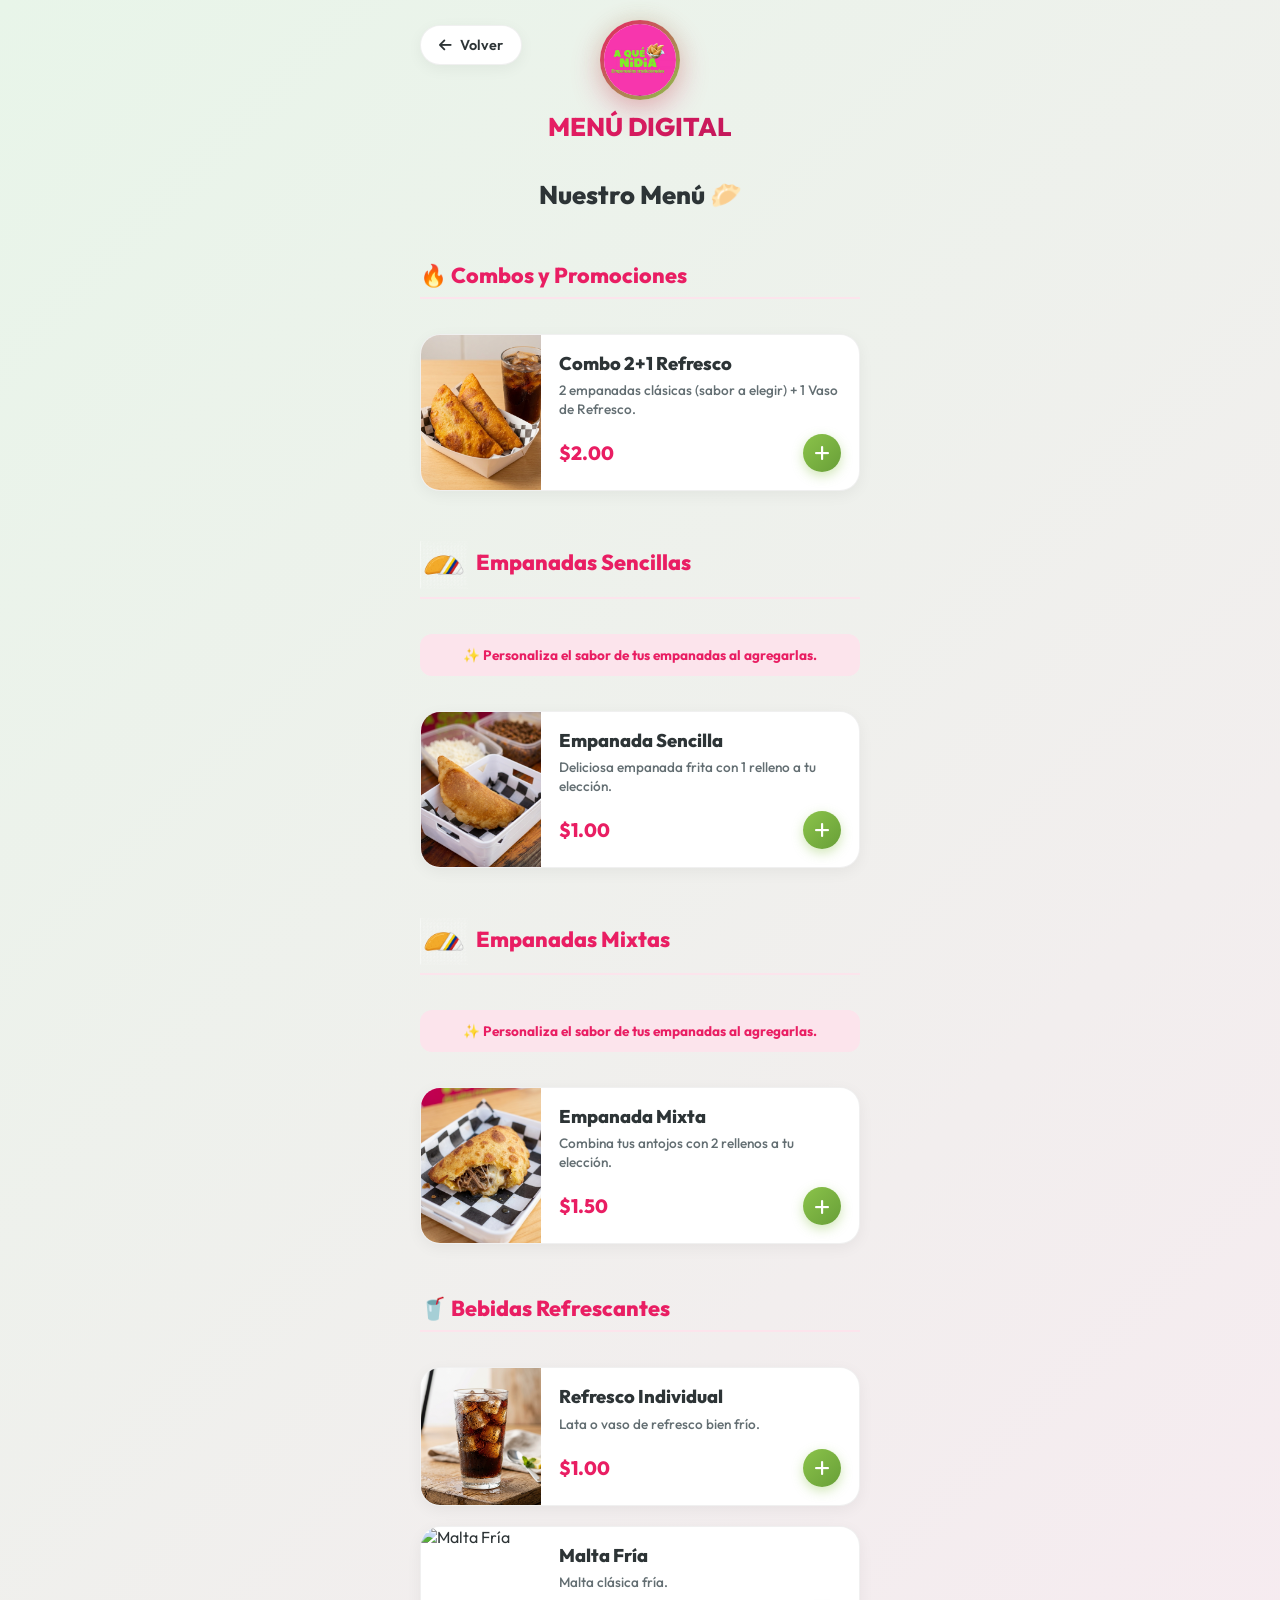
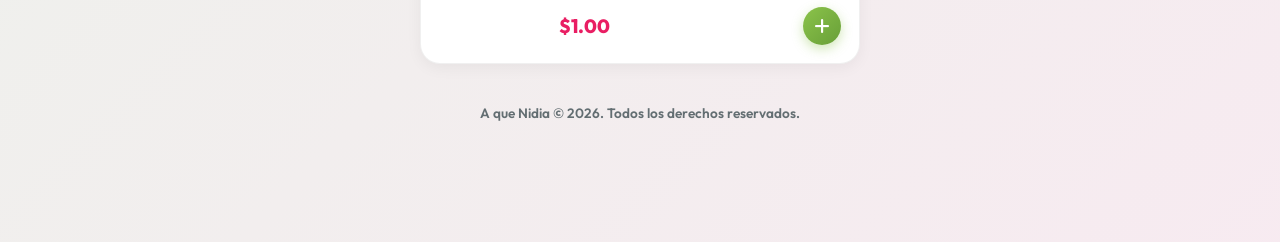
==== menu.html @ 93d29e6e "Initial commit: A que Nidia redesign" ====
<!DOCTYPE html>
<html lang="es">
<head>
    <meta charset="UTF-8">
    <meta name="viewport" content="width=device-width, initial-scale=1.0, maximum-scale=1.0, user-scalable=no">
    <link rel="icon" type="image/jpeg" href="Logo.jpg">
    <link rel="apple-touch-icon" href="Logo.jpg">
    <title>Menú | A que Nidia</title>
    <!-- Fonts -->
    <link rel="preconnect" href="https://fonts.googleapis.com">
    <link rel="preconnect" href="https://fonts.gstatic.com" crossorigin>
    <link href="https://fonts.googleapis.com/css2?family=Outfit:wght@400;500;600;700;800;900&family=Inter:wght@400;500;600&display=swap" rel="stylesheet">
    <!-- Icons -->
    <link rel="stylesheet" href="https://cdnjs.cloudflare.com/ajax/libs/font-awesome/6.4.0/css/all.min.css">
    <!-- Styles -->
    <link rel="stylesheet" href="css/styles.css">
</head>
<body>
    <!-- Main App Container -->
    <main class="app-container">
        <!-- Header -->
        <header class="header mini-header">
            <a href="index.html" class="back-link"><i class="fa-solid fa-arrow-left"></i> Volver</a>
            <div class="logo-wrapper mini-logo">
                <img src="Logo.jpg" alt="A que Nidia Logo" class="logo" onerror="this.src='https://ui-avatars.com/api/?name=AQN&background=e81b6c&color=fff&size=150&rounded=true&font-size=0.4'">
            </div>
            <h1 class="brand-name" style="font-size: 1.6rem; letter-spacing: 0;">MENÚ DIGITAL</h1>
        </header>

        <!-- Menu Section -->
        <section class="menu-section">
            <h2 class="section-title">Nuestro Menú 🥟</h2>
            
            <div class="products-grid" id="products-grid">
                <!-- Products will be injected here via JS -->
            </div>
            
            <div class="category-note" id="category-note" style="display:none;">
                🥟 <strong>Personaliza el sabor de tus empanadas al agregarlas.</strong>
            </div>
        </section>
        
        <footer style="margin-top: 40px; margin-bottom: 20px; text-align: center; font-size: 0.85rem; font-weight: 600; color: var(--text-muted);">
            <p>A que Nidia &copy; 2026. Todos los derechos reservados.</p>
        </footer>
    </main>

    <!-- Floating Cart Button -->
    <button class="floating-cart" id="floating-cart">
        <div class="cart-icon-wrapper">
            <i class="fa-solid fa-cart-shopping"></i>
            <span class="cart-badge" id="cart-badge">0</span>
        </div>
        <span class="cart-total-preview" id="cart-total-preview">$0.00</span>
    </button>

    <!-- Customizer Modal -->
    <div class="customizer-overlay" id="customizer-overlay">
        <div class="customizer-modal">
            <div class="customizer-header">
                <h3 id="customizer-title">Elige el Sabor</h3>
                <button class="close-customizer" id="close-customizer"><i class="fa-solid fa-xmark"></i></button>
            </div>
            <div class="customizer-body">
                <p style="font-size: 0.95rem; font-weight: 600; color: var(--text-muted); margin-bottom: 15px;" id="customizer-subtitle">Selecciona los sabores para tu empanada.</p>
                <div class="flavors-list" id="flavors-list">
                    <!-- Options injected via JS -->
                </div>
            </div>
            <div class="customizer-footer">
                <button class="btn-confirm" id="btn-confirm-flavor" disabled>Añadir al Carrito</button>
            </div>
        </div>
    </div>

    <!-- Cart Modal -->
    <div class="cart-overlay" id="cart-overlay">
        <div class="cart-modal">
            <div class="cart-header">
                <h2>Tu Pedido 🛒</h2>
                <button class="close-cart" id="close-cart"><i class="fa-solid fa-xmark"></i></button>
            </div>
            
            <div class="cart-body">
                <div class="cart-items" id="cart-items">
                    <!-- Cart items injected here -->
                </div>

                <div class="cart-empty-msg" id="cart-empty-msg">
                    <div class="empty-icon">🥟</div>
                    <p>¡Tu carrito está triste y vacío!</p>
                    <span style="font-size: 0.9rem;">Agrega algo delicioso para continuar.</span>
                </div>

                <!-- Checkout form is inside the scrollable body -->
                <div class="checkout-section" id="checkout-section" style="display: none;">
                    <div class="checkout-divider">
                        <span>Datos del Pedido</span>
                    </div>

                    <div class="checkout-form">
                        <div class="delivery-toggle">
                            <input type="radio" id="type-delivery" name="delivery_type" value="delivery" checked>
                            <label for="type-delivery" class="toggle-btn"><i class="fa-solid fa-motorcycle"></i> Delivery</label>
                            
                            <input type="radio" id="type-pickup" name="delivery_type" value="pickup">
                            <label for="type-pickup" class="toggle-btn"><i class="fa-solid fa-person-walking"></i> Pick-Up</label>
                        </div>

                        <div class="input-group">
                            <div class="input-icon"><i class="fa-solid fa-user"></i></div>
                            <input type="text" id="customer_name" placeholder="Tu Nombre y Apellido">
                        </div>

                        <div class="input-group" id="address_group">
                            <div class="input-icon"><i class="fa-solid fa-map-pin"></i></div>
                            <textarea id="customer_address" placeholder="Dirección exacta de entrega (Punto de referencia)" rows="2"></textarea>
                        </div>
                        
                        <div class="input-group">
                            <div class="input-icon"><i class="fa-solid fa-wallet"></i></div>
                            <select id="payment_method">
                                <option value="">¿Cómo vas a pagar?</option>
                                <option value="Pago Móvil">Pago Móvil</option>
                                <option value="Efectivo (Divisas)">Efectivo (Divisas exactas)</option>
                                <option value="Efectivo (Bolívares)">Efectivo (Bolívares)</option>
                                <option value="Zelle">Zelle</option>
                            </select>
                        </div>
                    </div>
                </div>
            </div>

            <!-- Fixed footer: only total + WhatsApp button -->
            <div class="cart-footer" id="cart-summary" style="display: none;">
                <div class="total-row">
                    <span>Total a Pagar:</span>
                    <span class="total-amount" id="cart-total">$0.00</span>
                </div>
                <button class="btn-primary" id="btn-checkout">
                    <i class="fa-brands fa-whatsapp"></i>
                    <span>Pedir por WhatsApp</span>
                </button>
            </div>
        </div>
    </div>

    <!-- Toast Notification -->
    <div id="toast" class="toast">¡Agregado al carrito!</div>

    <!-- Scripts -->
    <script src="js/data.js"></script>
    <script src="js/app.js"></script>
</body>
</html>
---- css/styles.css ----
@import url('https://fonts.googleapis.com/css2?family=Outfit:wght@400;500;600;700;800;900&family=Inter:wght@400;500;600&display=swap');

:root {
    /* Brand Colors - Premium A que Nidia */
    --primary: #E91E63; /* Elegant Fuchsia */
    --primary-light: #FCE4EC;
    --primary-gradient: linear-gradient(135deg, #E91E63 0%, #C2185B 100%);
    --secondary: #8BC34A; /* Fresh Green */
    --secondary-light: #F1F8E9;
    --secondary-gradient: linear-gradient(135deg, #8BC34A 0%, #689F38 100%);
    
    /* Layout Colors */
    --bg-color: #F8F9FA; /* Off-white / light gray */
    --card-bg: #FFFFFF;
    
    /* Text Colors */
    --text-main: #2d3436;
    --text-muted: #636e72;
    --border-color: rgba(0, 0, 0, 0.06); 
    
    /* Shadows */
    --shadow-sm: 0 4px 15px rgba(0, 0, 0, 0.05);
    --shadow-md: 0 10px 30px rgba(0, 0, 0, 0.08);
    --shadow-lg: 0 20px 40px rgba(233, 30, 99, 0.15);
    
    /* Radius */
    --radius-pill: 50px;
    --radius-card: 20px;
    --radius-sm: 12px;
}

* {
    margin: 0;
    padding: 0;
    box-sizing: border-box;
}

body {
    font-family: 'Outfit', sans-serif;
    color: var(--text-main);
    background: linear-gradient(-45deg, #fdf2f8, #f0fdf4, #fce7f3, #e8f5e9);
    background-size: 400% 400%;
    animation: gradientBG 15s ease infinite;
    -webkit-font-smoothing: antialiased;
    min-height: 100vh;
}

@keyframes gradientBG {
    0% { background-position: 0% 50%; }
    50% { background-position: 100% 50%; }
    100% { background-position: 0% 50%; }
}

/* Floating Particles Background */
.particles {
    position: fixed;
    top: 0; left: 0; width: 100%; height: 100%;
    pointer-events: none;
    z-index: 0;
    overflow: hidden;
}

.particle {
    position: absolute;
    width: 20px; height: 20px;
    background: rgba(233, 30, 99, 0.15); /* Soft fuchsia */
    border-radius: 50%;
    animation: floatParticle 10s infinite linear;
    bottom: -50px;
}
.particle:nth-child(even) { background: rgba(139, 195, 74, 0.15); /* Soft green */ }
.particle:nth-child(1) { left: 10%; animation-duration: 12s; width: 30px; height: 30px; }
.particle:nth-child(2) { left: 25%; animation-duration: 15s; width: 15px; height: 15px; animation-delay: 2s; }
.particle:nth-child(3) { left: 50%; animation-duration: 11s; width: 25px; height: 25px; animation-delay: 4s; }
.particle:nth-child(4) { left: 75%; animation-duration: 14s; width: 18px; height: 18px; animation-delay: 1s; }
.particle:nth-child(5) { left: 90%; animation-duration: 10s; width: 22px; height: 22px; animation-delay: 3s; }
.particle:nth-child(6) { left: 40%; animation-duration: 13s; width: 28px; height: 28px; animation-delay: 5s; }

@keyframes floatParticle {
    0% { transform: translateY(0) rotate(0deg) scale(1); opacity: 0; }
    20% { opacity: 1; }
    80% { opacity: 1; }
    100% { transform: translateY(-100vh) rotate(360deg) scale(1.5); opacity: 0; }
}

/* Base Container */
.app-container {
    max-width: 480px;
    margin: 0 auto;
    padding: 0 20px 100px;
    position: relative;
    z-index: 1;
    display: flex;
    flex-direction: column;
}

/* ================= HEADER ================= */
.header {
    text-align: center;
    padding: 30px 0 25px;
    display: flex;
    flex-direction: column;
    align-items: center;
}

.header.mini-header {
    padding: 20px 0;
    position: relative;
    margin-bottom: 10px;
}

.back-link {
    position: absolute;
    left: 0;
    top: 25px;
    background: var(--card-bg);
    padding: 10px 18px;
    border-radius: var(--radius-pill);
    border: 1px solid var(--border-color);
    text-decoration: none;
    color: var(--text-main);
    font-weight: 600;
    font-size: 0.9rem;
    box-shadow: var(--shadow-sm);
    display: flex;
    align-items: center;
    gap: 8px;
    transition: all 0.3s ease;
}

.back-link:active {
    transform: scale(0.96);
}

.logo-wrapper {
    position: relative;
    width: 150px;
    height: 150px;
    margin-bottom: 15px;
    display: flex;
    justify-content: center;
    align-items: center;
}

.logo-wrapper.mini-logo {
    width: 80px;
    height: 80px;
    margin-bottom: 10px;
}

.logo {
    width: 100%;
    height: 100%;
    object-fit: cover;
    border-radius: 50%;
    border: 4px solid transparent; /* Replaced by background-image */
    background: linear-gradient(white, white) padding-box,
                linear-gradient(135deg, var(--primary), var(--secondary)) border-box; /* Colorful ring */
    box-shadow: 0 10px 30px rgba(233, 30, 99, 0.3), 0 0 20px rgba(139, 195, 74, 0.2);
    position: relative;
    z-index: 2;
    animation: floatLogo 4s ease-in-out infinite;
}

@keyframes floatLogo {
    0% { transform: translateY(0px) rotate(0deg); box-shadow: 0 10px 30px rgba(233, 30, 99, 0.3), 0 0 20px rgba(139, 195, 74, 0.2); }
    50% { transform: translateY(-8px) rotate(2deg); box-shadow: 0 15px 35px rgba(233, 30, 99, 0.5), 0 0 30px rgba(139, 195, 74, 0.5); }
    100% { transform: translateY(0px) rotate(0deg); box-shadow: 0 10px 30px rgba(233, 30, 99, 0.3), 0 0 20px rgba(139, 195, 74, 0.2); }
}

.brand-name {
    font-size: 2.2rem;
    font-weight: 800;
    letter-spacing: -0.5px;
    color: var(--text-main);
    margin-bottom: 5px;
    text-transform: uppercase;
    background: var(--primary-gradient);
    -webkit-background-clip: text;
    -webkit-text-fill-color: transparent;
}

/* ================= INDEX SECTION ================= */
.brand-slogan {
    font-size: 1.05rem;
    font-weight: 600;
    color: var(--text-muted);
    margin-bottom: 10px;
}

.brand-desc-container {
    background: rgba(255, 255, 255, 0.65);
    backdrop-filter: blur(8px);
    -webkit-backdrop-filter: blur(8px);
    border: 1px solid rgba(255, 255, 255, 0.6);
    border-radius: var(--radius-sm);
    padding: 12px 15px;
    margin: 10px auto 25px auto;
    width: 90%;
    box-shadow: var(--shadow-sm);
}

.brand-desc {
    font-size: 0.95rem;
    font-weight: 500;
    color: var(--text-main);
    line-height: 1.3;
}

.highlight-desc {
    color: var(--primary);
    font-weight: 700;
    margin-top: 5px;
}

.quick-links {
    display: flex;
    flex-direction: column;
    gap: 15px;
    margin-bottom: 30px;
}

.link-card {
    display: flex;
    align-items: center;
    background: rgba(255, 255, 255, 0.65);
    backdrop-filter: blur(12px);
    -webkit-backdrop-filter: blur(12px);
    padding: 16px 20px;
    border-radius: var(--radius-sm);
    text-decoration: none;
    color: var(--text-main);
    border: 1px solid rgba(255, 255, 255, 0.8);
    box-shadow: 0 8px 32px 0 rgba(31, 38, 135, 0.05);
    transition: all 0.3s cubic-bezier(0.25, 0.8, 0.25, 1);
    position: relative;
    overflow: hidden;
}

.link-card::before {
    content: '';
    position: absolute;
    top: 0; left: -100%;
    width: 100%; height: 100%;
    background: linear-gradient(90deg, transparent, rgba(255,255,255,0.4), transparent);
    transition: left 0.5s ease;
    z-index: 0;
}

.link-card:hover {
    transform: translateY(-5px) scale(1.02);
    box-shadow: 0 12px 40px rgba(233, 30, 99, 0.15), 0 0 15px rgba(139, 195, 74, 0.1);
    border-color: var(--primary-light);
    background: rgba(255, 255, 255, 0.8);
}

.link-card:hover::before {
    left: 100%;
}

.link-card:active {
    transform: scale(0.98);
}

.link-card.highlight {
    background: var(--primary-gradient);
    color: white;
    border: none;
    box-shadow: var(--shadow-lg);
}

.link-card.highlight .link-sub,
.link-card.highlight .link-icon {
    color: rgba(255, 255, 255, 0.9);
}

.bg-image-link {
    background-image: url('../img/empanadas_real1.jpg') !important;
    background-size: cover !important;
    background-position: center !important;
    position: relative;
    overflow: hidden;
    min-height: 110px;
    border: none;
}

.link-overlay {
    position: absolute;
    inset: 0;
    background: rgba(0, 0, 0, 0.55);
    z-index: 1;
}

.bg-image-link .link-content,
.bg-image-link .link-icon {
    position: relative;
    z-index: 2;
}

.text-shadow {
    text-shadow: 0 2px 4px rgba(0, 0, 0, 0.6);
}

.link-content {
    display: flex;
    flex-direction: column;
    flex-grow: 1;
}

.link-title {
    font-weight: 700;
    font-size: 1.05rem;
    margin-bottom: 4px;
}

.link-sub {
    font-size: 0.85rem;
    font-weight: 500;
    color: var(--text-muted);
}

.link-icon {
    font-size: 1.2rem;
    color: var(--primary);
    margin-left: 15px;
}

/* ================= MENU SECTION ================= */
.section-title {
    font-size: 1.6rem;
    font-weight: 800;
    margin-bottom: 20px;
    text-align: center;
    color: var(--text-main);
}

.category-header {
    font-size: 1.35rem;
    font-weight: 800;
    color: var(--primary);
    margin: 30px 0 15px;
    padding-bottom: 8px;
    border-bottom: 2px solid var(--primary-light);
    width: 100%;
}

.category-note-inline {
    background: var(--primary-light);
    color: var(--primary);
    padding: 12px;
    border-radius: var(--radius-sm);
    font-size: 0.85rem;
    font-weight: 600;
    margin-bottom: 15px;
    text-align: center;
}

/* Animations */
@keyframes fadeIn {
    from { opacity: 0; transform: translateY(15px); }
    to { opacity: 1; transform: translateY(0); }
}

.fade-in {
    opacity: 0;
    animation: fadeIn 0.6s cubic-bezier(0.165, 0.84, 0.44, 1) forwards;
}

@keyframes pulse {
    0% { box-shadow: 0 0 0 0 rgba(139, 195, 74, 0.4); }
    70% { box-shadow: 0 0 0 10px rgba(139, 195, 74, 0); }
    100% { box-shadow: 0 0 0 0 rgba(139, 195, 74, 0); }
}

.pulse-btn {
    animation: pulse 2s infinite;
}

/* Products Grid */
.products-grid {
    display: flex;
    flex-direction: column;
    gap: 20px;
}

.product-card {
    background: var(--card-bg);
    border-radius: var(--radius-card);
    border: 1px solid var(--border-color);
    overflow: hidden;
    display: flex;
    flex-direction: row;
    box-shadow: var(--shadow-sm);
    transition: all 0.3s ease;
    width: 100%;
}

.product-card:active {
    transform: scale(0.98);
}

.product-image-container {
    width: 120px;
    min-height: 100%;
    flex-shrink: 0;
    position: relative;
    overflow: hidden;
}

.product-image {
    width: 100%;
    height: 100%;
    object-fit: cover;
    position: absolute;
    top: 0;
    left: 0;
}

.product-info {
    padding: 18px;
    display: flex;
    flex-direction: column;
    flex-grow: 1;
}

.product-title {
    font-weight: 800;
    font-size: 1.15rem;
    margin-bottom: 6px;
    line-height: 1.2;
    color: var(--text-main);
}

.product-desc {
    font-size: 0.85rem;
    font-weight: 500;
    color: var(--text-muted);
    margin-bottom: 15px;
    line-height: 1.4;
}

.product-bottom {
    display: flex;
    justify-content: space-between;
    align-items: center;
    margin-top: auto;
}

.product-price {
    font-weight: 800;
    color: var(--primary);
    font-size: 1.2rem;
}

.add-btn {
    width: 38px;
    height: 38px;
    border-radius: 50%;
    border: none;
    background: var(--secondary-gradient);
    color: white;
    font-size: 1.1rem;
    font-weight: 900;
    cursor: pointer;
    box-shadow: 0 4px 12px rgba(139, 195, 74, 0.4);
    transition: all 0.2s ease;
    display: flex;
    align-items: center;
    justify-content: center;
}

.add-btn:active {
    transform: scale(0.9);
}

.category-note {
    text-align: center;
    margin-top: 15px;
    padding: 12px;
    background: var(--primary-light);
    border-radius: var(--radius-sm);
    color: var(--primary);
    font-weight: 600;
    font-size: 0.85rem;
}

/* ================= MODALS & CART ================= */
.customizer-overlay, .cart-overlay {
    position: fixed;
    inset: 0;
    background: rgba(0, 0, 0, 0.4);
    backdrop-filter: blur(8px);
    z-index: 300;
    display: flex;
    justify-content: center;
    align-items: flex-end; 
    opacity: 0;
    pointer-events: none;
    transition: opacity 0.3s ease;
}

.customizer-overlay.active, .cart-overlay.active {
    opacity: 1;
    pointer-events: all;
}

.customizer-modal, .cart-modal {
    background: var(--bg-color);
    width: 100%;
    max-width: 500px;
    border-radius: 24px 24px 0 0;
    padding: 0; /* Removing padding from modal wrapper to use header/body/footer padding */
    transform: translateY(100%);
    transition: transform 0.4s cubic-bezier(0.165, 0.84, 0.44, 1);
    box-shadow: 0 -10px 40px rgba(0,0,0,0.1);
    display: flex;
    flex-direction: column;
    max-height: 85vh; /* Fixed height max */
}

.customizer-overlay.active .customizer-modal, 
.cart-overlay.active .cart-modal {
    transform: translateY(0);
}

.customizer-header, .cart-header {
    display: flex;
    justify-content: space-between;
    align-items: center;
    padding: 20px 25px;
    border-bottom: 1px solid var(--border-color);
    background: var(--card-bg);
    border-radius: 24px 24px 0 0;
    flex-shrink: 0;
}

.customizer-header h3, .cart-header h2 {
    color: var(--text-main);
    font-weight: 800;
    font-size: 1.3rem;
    margin: 0;
}

.close-cart, .close-customizer {
    background: var(--bg-color);
    border: none;
    width: 36px;
    height: 36px;
    border-radius: 50%;
    font-size: 1.1rem;
    color: var(--text-muted);
    cursor: pointer;
    transition: all 0.2s ease;
    display: flex;
    justify-content: center;
    align-items: center;
}

.close-cart:active, .close-customizer:active {
    background: #e2e8f0;
}

/* Modal Body */
.customizer-body, .cart-body {
    padding: 20px 25px;
    overflow-y: auto;
    flex-grow: 1;
    background: var(--bg-color);
}

/* Sabores List */
.flavors-list {
    display: flex;
    flex-direction: column;
    gap: 10px;
    padding-bottom: 20px;
}

.flavor-option {
    display: flex;
    align-items: center;
    padding: 16px;
    background: var(--card-bg);
    border: 1px solid var(--border-color);
    border-radius: var(--radius-sm);
    cursor: pointer;
    font-weight: 600;
    font-size: 0.95rem;
    transition: all 0.2s ease;
    box-shadow: var(--shadow-sm);
}

.flavor-option:active {
    transform: scale(0.98);
}

.flavor-option input {
    margin-right: 15px;
    width: 20px;
    height: 20px;
    accent-color: var(--primary);
}

/* Modal Footers */
.customizer-footer, .cart-footer {
    padding: 20px 25px;
    background: var(--card-bg);
    border-top: 1px solid var(--border-color);
    flex-shrink: 0;
    padding-bottom: max(20px, env(safe-area-inset-bottom));
}

.btn-confirm, .btn-primary {
    background: var(--primary-gradient);
    color: white;
    border: none;
    padding: 16px;
    border-radius: var(--radius-pill);
    font-weight: 700;
    font-size: 1.1rem;
    cursor: pointer;
    box-shadow: var(--shadow-lg);
    transition: all 0.3s ease;
    display: flex;
    justify-content: center;
    align-items: center;
    gap: 10px;
    width: 100%;
}

.btn-confirm:disabled {
    background: #cbd5e1;
    box-shadow: none;
    cursor: not-allowed;
}

.btn-confirm:not(:disabled):active, .btn-primary:active {
    transform: scale(0.96);
}

/* Cart Items */
.cart-items {
    display: flex;
    flex-direction: column;
    gap: 15px;
}

.cart-item {
    background: var(--card-bg);
    border-radius: var(--radius-sm);
    border: 1px solid var(--border-color);
    padding: 12px;
    display: flex;
    align-items: center;
    box-shadow: var(--shadow-sm);
}

.cart-item-image-wrap {
    display: flex;
    align-items: center;
    justify-content: center;
    width: 60px;
    height: 60px;
    border-radius: 8px;
    margin-right: 15px;
    overflow: hidden;
    flex-shrink: 0;
}

.cart-item-image {
    width: 100%;
    height: 100%;
    object-fit: cover;
}

.cart-item-info {
    flex-grow: 1;
}

.cart-item-title {
    font-weight: 700;
    font-size: 1rem;
    margin-bottom: 4px;
    color: var(--text-main);
}

.cart-item-notes {
    font-size: 0.8rem;
    font-weight: 500;
    color: var(--primary);
    margin-bottom: 6px;
    line-height: 1.2;
}

.cart-item-price {
    font-weight: 800;
    color: var(--text-main);
    font-size: 1.05rem;
}

.cart-item-actions {
    display: flex;
    align-items: center;
    background: var(--bg-color);
    border: 1px solid var(--border-color);
    border-radius: var(--radius-pill);
    overflow: hidden;
}

.qty-btn {
    border: none;
    background: transparent;
    padding: 8px 12px;
    cursor: pointer;
    font-size: 1rem;
    color: var(--text-main);
}

.qty-btn.trash {
    color: #e74c3c;
}

.qty-btn:active {
    background: rgba(0,0,0,0.05);
}

.qty-val {
    font-weight: 700;
    font-size: 0.9rem;
    min-width: 20px;
    text-align: center;
}

.cart-empty-msg {
    text-align: center;
    padding: 40px 20px;
    font-weight: 600;
    color: var(--text-muted);
}

.empty-icon {
    font-size: 3.5rem;
    margin-bottom: 15px;
    opacity: 0.5;
}

/* Cart Footer Details */
.total-row {
    display: flex;
    justify-content: space-between;
    align-items: center;
    font-size: 1.1rem;
    font-weight: 700;
    margin-bottom: 15px;
    color: var(--text-main);
}

.total-amount {
    font-size: 1.4rem;
    color: var(--primary);
    font-weight: 900;
}

.checkout-section {
    margin-top: 25px;
    padding-top: 5px;
}

.checkout-divider {
    display: flex;
    align-items: center;
    text-align: center;
    margin-bottom: 20px;
}

.checkout-divider::before,
.checkout-divider::after {
    content: '';
    flex: 1;
    border-bottom: 1px dashed var(--border-color);
}

.checkout-divider span {
    padding: 0 15px;
    font-weight: 800;
    color: var(--text-main);
    font-size: 1.1rem;
    text-transform: uppercase;
}

.checkout-form {
    display: flex;
    flex-direction: column;
    gap: 12px;
}

.delivery-toggle {
    display: flex;
    background: var(--bg-color);
    border-radius: var(--radius-pill);
    padding: 4px;
    margin-bottom: 5px;
}

.delivery-toggle input[type="radio"] { display: none; }

.toggle-btn {
    flex: 1;
    text-align: center;
    padding: 10px;
    border-radius: var(--radius-pill);
    cursor: pointer;
    font-weight: 600;
    font-size: 0.9rem;
    color: var(--text-muted);
    transition: all 0.3s ease;
}

.delivery-toggle input[type="radio"]:checked + .toggle-btn {
    background: var(--card-bg);
    color: var(--primary);
    box-shadow: var(--shadow-sm);
}

.input-group {
    display: flex;
    align-items: center;
    background: var(--card-bg);
    border: 1px solid var(--border-color);
    border-radius: var(--radius-sm);
    padding: 12px 16px;
    transition: all 0.3s ease;
}

.input-group:focus-within {
    border-color: var(--primary);
    box-shadow: 0 0 0 3px var(--primary-light);
}

.input-icon {
    color: var(--text-muted);
    margin-right: 12px;
    font-size: 1rem;
}

.input-group input, .input-group textarea, .input-group select {
    border: none;
    background: transparent;
    outline: none;
    width: 100%;
    font-family: 'Outfit', sans-serif;
    font-weight: 500;
    font-size: 0.95rem;
    color: var(--text-main);
}

.btn-primary {
    background: linear-gradient(135deg, #25D366 0%, #128C7E 100%);
    box-shadow: 0 10px 20px rgba(37, 211, 102, 0.3);
    margin-top: 5px;
}

/* Floating Cart */
.floating-cart {
    position: fixed;
    bottom: 30px;
    right: 20px;
    background: var(--primary-gradient);
    color: white;
    border: none;
    border-radius: var(--radius-pill);
    padding: 14px 24px;
    display: flex;
    align-items: center;
    gap: 15px;
    box-shadow: var(--shadow-lg);
    cursor: pointer;
    z-index: 100;
    font-weight: 700;
    font-size: 1.1rem;
    transition: transform 0.4s cubic-bezier(0.175, 0.885, 0.32, 1.275);
    transform: translateY(120px);
    opacity: 0;
}

.floating-cart.visible {
    transform: translateY(0);
    opacity: 1;
}

.floating-cart:active {
    transform: scale(0.95);
}

.cart-icon-wrapper {
    position: relative;
}

.cart-badge {
    position: absolute;
    top: -8px;
    right: -10px;
    background: white;
    color: var(--primary);
    font-size: 0.75rem;
    width: 22px;
    height: 22px;
    display: flex;
    align-items: center;
    justify-content: center;
    border-radius: 50%;
    font-weight: 800;
    box-shadow: 0 2px 5px rgba(0,0,0,0.2);
}

/* Toast */
.toast {
    position: fixed;
    top: 20px;
    left: 50%;
    transform: translateX(-50%) translateY(-100px);
    background: var(--card-bg);
    color: var(--text-main);
    padding: 14px 28px;
    border-radius: var(--radius-pill);
    font-weight: 600;
    font-size: 0.95rem;
    z-index: 1000;
    opacity: 0;
    transition: all 0.4s cubic-bezier(0.175, 0.885, 0.32, 1.275);
    box-shadow: var(--shadow-lg);
    display: flex;
    align-items: center;
    gap: 10px;
}

.toast::before {
    content: '✅';
}

.toast.show {
    transform: translateX(-50%) translateY(0);
    opacity: 1;
}

.empanada-icon {
    width: 2.2em;
    height: 2.2em;
    vertical-align: middle;
    margin-right: 4px;
    object-fit: contain;
    display: inline-block;
}
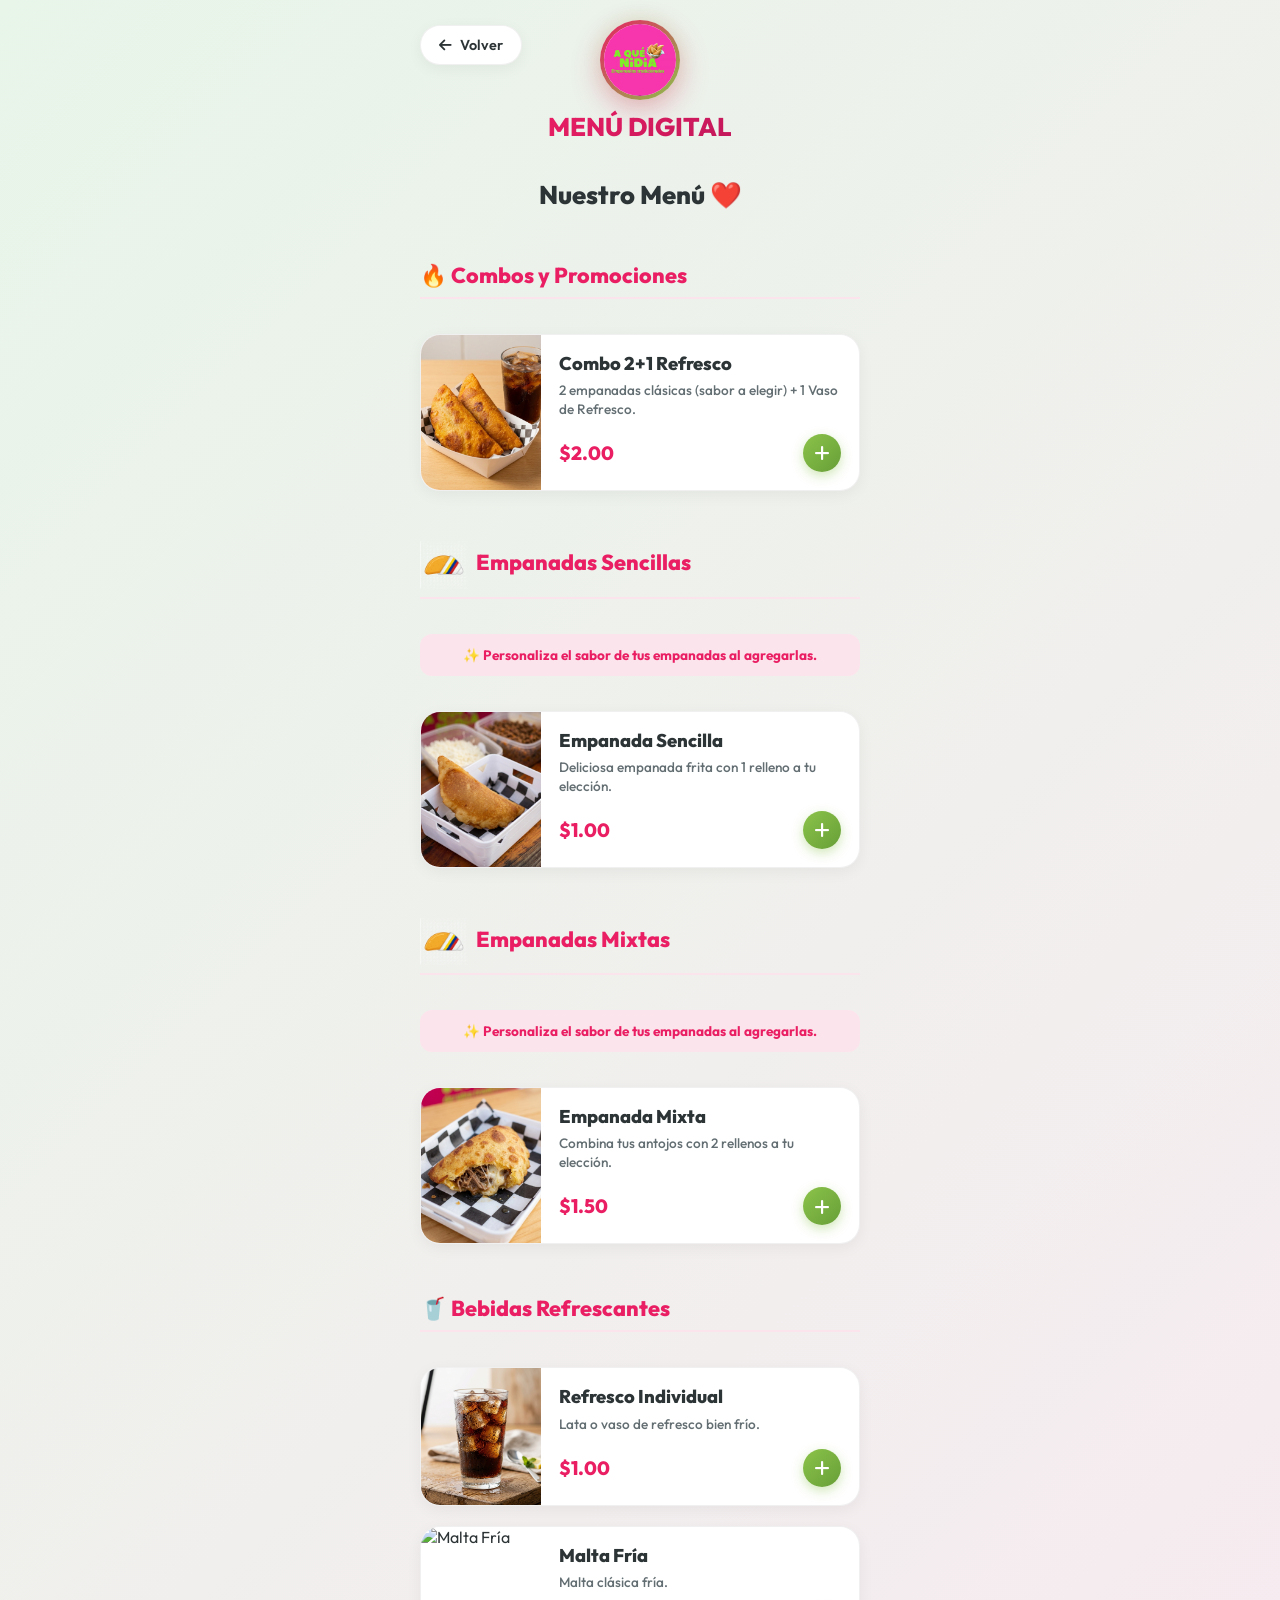
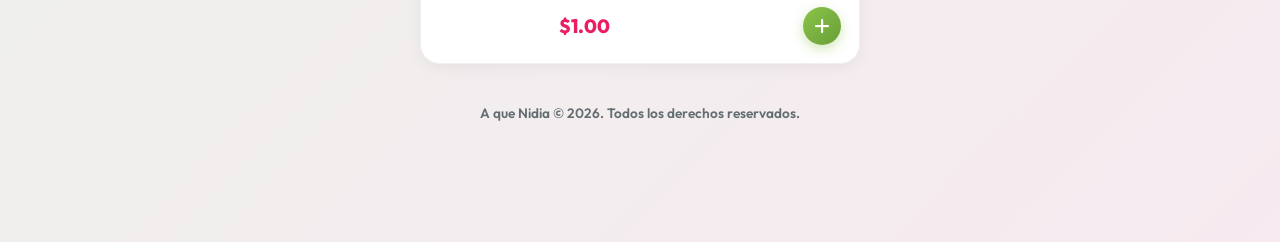
==== commit c7102bbb: "Fix icon white edges for iOS and change menu emoji to heart" ====
--- a/menu.html
+++ b/menu.html
@@ -6,6 +6,14 @@
     <link rel="icon" type="image/jpeg" href="Logo.jpg">
     <link rel="apple-touch-icon" href="Logo.jpg">
     <title>Menú | A que Nidia</title>
+    <!-- SEO & Open Graph -->
+    <meta name="description" content="A que Nidia 🥟 Descubre nuestro delicioso menú de empanadas tradicionales.">
+    <meta property="og:type" content="website">
+    <meta property="og:title" content="Menú | A que Nidia 🥟">
+    <meta property="og:description" content="Descubre nuestro delicioso menú de empanadas tradicionales y haz tu pedido online.">
+    <meta property="og:image" content="https://a-que-nidia.vercel.app/img/og-preview.png">
+    <meta name="twitter:card" content="summary_large_image">
+    <meta name="twitter:image" content="https://a-que-nidia.vercel.app/img/og-preview.png">
     <!-- Fonts -->
     <link rel="preconnect" href="https://fonts.googleapis.com">
     <link rel="preconnect" href="https://fonts.gstatic.com" crossorigin>
@@ -29,7 +37,7 @@
 
         <!-- Menu Section -->
         <section class="menu-section">
-            <h2 class="section-title">Nuestro Menú 🥟</h2>
+            <h2 class="section-title">Nuestro Menú ❤️</h2>
             
             <div class="products-grid" id="products-grid">
                 <!-- Products will be injected here via JS -->
--- a/css/styles.css
+++ b/css/styles.css
@@ -950,4 +950,5 @@
     margin-right: 4px;
     object-fit: contain;
     display: inline-block;
-}
+    mix-blend-mode: multiply;
+}
